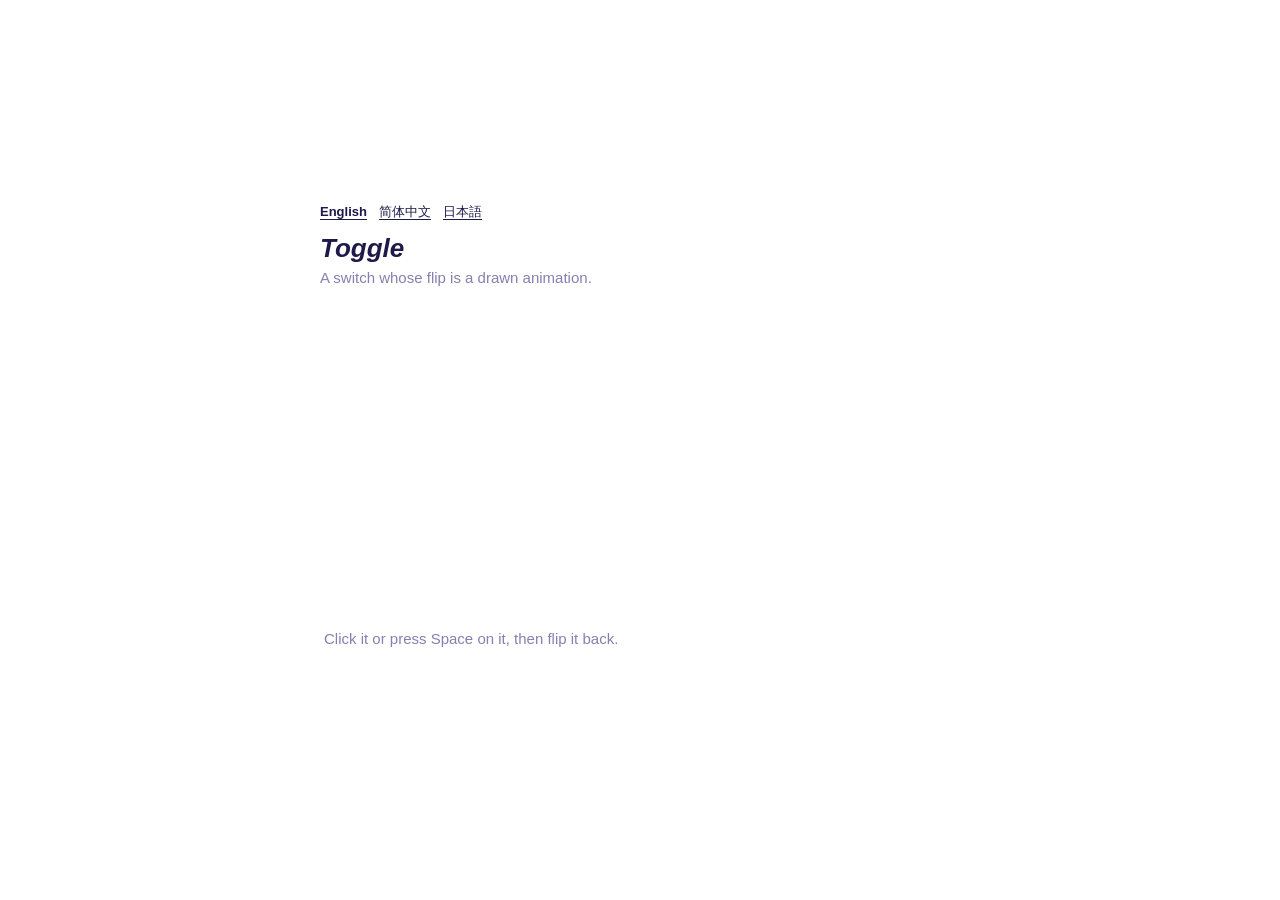
==== toggle/index.html @ 3995b55a "Publish the multilingual Sakuga VFX demos" ====
<!doctype html>
<html lang="en">
<head>
<meta charset="utf-8">
<meta name="viewport" content="width=device-width, initial-scale=1">
<title data-zh="Sakuga 开关" data-ja="Sakuga トグルスイッチ">Sakuga Toggle</title>
<script src="../i18n.js"></script>
<link rel="stylesheet" href="../i18n.css">
<style>
  :root { --page: #ffffff; --text: #1d1a4a; --mute: #8580b0; }
  html { overflow-x: clip; background: var(--page); }
  body { margin: 0; min-height: 100vh; display: grid; place-items: center; background: var(--page); color: var(--text); font: 15px/1.45 -apple-system, "Helvetica Neue", "Segoe UI", sans-serif; overflow-x: clip; }
  main { width: min(640px, 100vw - 32px); padding: 40px 0 60px; }
  h1 { margin: 0; font: italic 800 26px/1.1 "Avenir Next", "Nunito", -apple-system, "Segoe UI", sans-serif; }
  .sub { margin: 4px 0 0; color: var(--mute); }
  .stage { display: flex; flex-wrap: wrap; align-items: center; justify-content: center; gap: 24px; min-height: 260px; padding: 40px 0; }
  .hint, .said { margin: 0 4px; color: var(--mute); } .said { min-height: 1.45em; margin-top: 8px; font-size: 13px; }
  code { font-size: 13px; }
  .embed body { place-items: start center; min-height: 0; } .embed h1, .embed .sub, .embed .hint { display: none; } .embed main { padding: 0; }
</style>
</head>
<body>
<main>
  <nav data-language-switch></nav>
  <h1 data-zh="开关" data-ja="トグルスイッチ">Toggle</h1>
  <p class="sub" data-zh="拨动开关时会播放逐帧绘制的动画。" data-ja="切り替えると、コマごとに描かれたアニメーションが再生されます。">A switch whose flip is a drawn animation.</p>
  <div class="stage">
  <sakuga-toggle id="el" label="Notifications" data-i18n-label="notifications"></sakuga-toggle>
  </div>
  <p class="hint" data-zh="点击开关，或聚焦后按空格键；再操作一次切回原状态。" data-ja="クリックするか、フォーカスしてスペースキーを押してください。もう一度操作すると元に戻ります。">Click it or press Space on it, then flip it back.</p>
  <p class="said" aria-live="polite"></p>
</main>
<script>
const { t, localize } = sakugaSite;
localize();
const el = document.getElementById('el'), said = document.querySelector('.said');
el.addEventListener('change', () => { said.textContent = t(el.checked ? 'on' : 'off'); });
</script>
<script src="toggle.js"></script>
</body>
</html>
---- i18n.css ----
[data-language-switch] { display: flex; flex-wrap: wrap; gap: 4px 12px; font-size: 13px; }
main > [data-language-switch] { margin-bottom: 12px; }
[data-language-switch] a { color: inherit; text-underline-offset: .2em; }
[data-language-switch] [aria-current="page"] { font-weight: 800; }
.embed main > [data-language-switch] { display: none; }
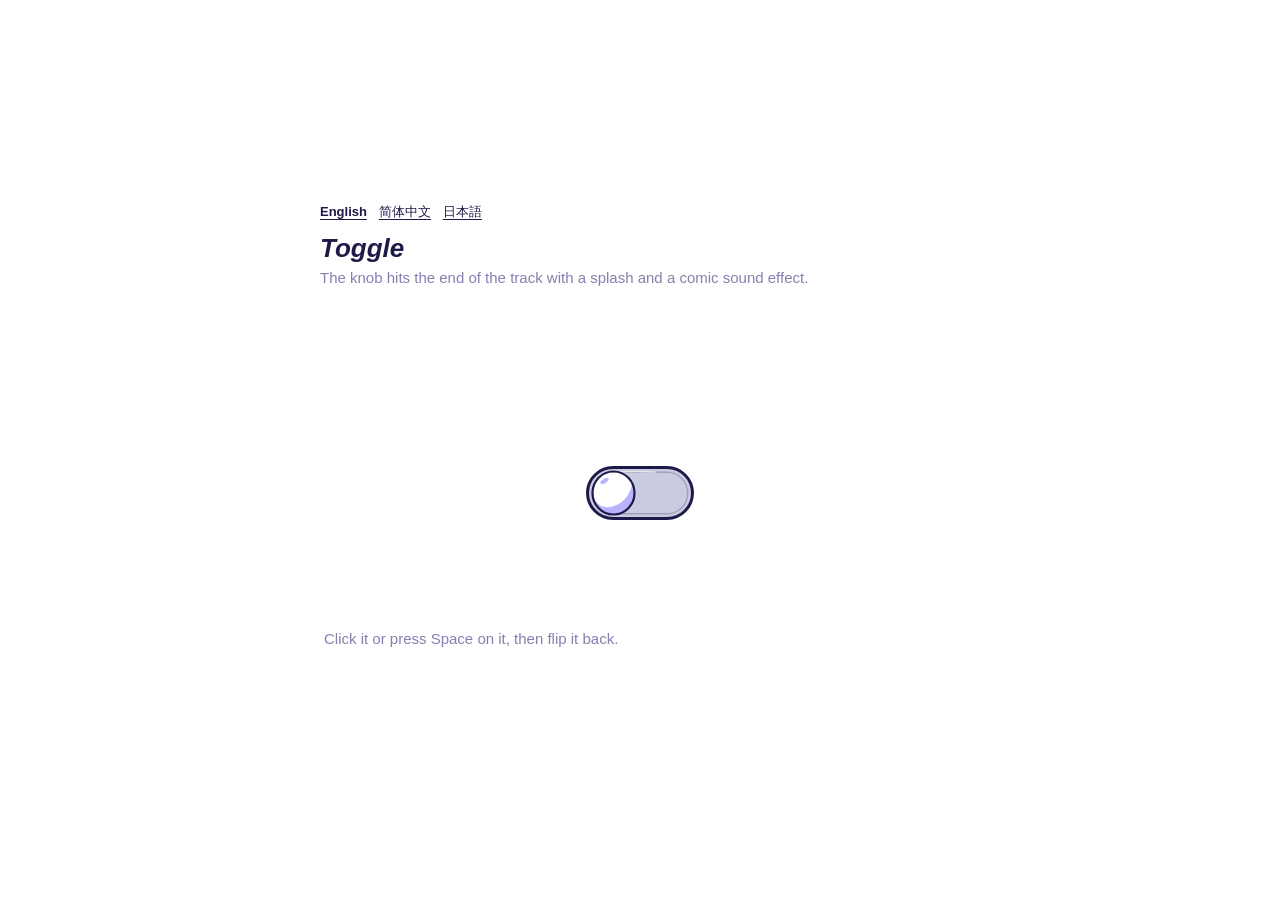
==== commit 39b159af: "Refactor build script to remove toggle frame handling - Updated the build script to eliminate the ha" ====
--- a/toggle/index.html
+++ b/toggle/index.html
@@ -23,7 +23,7 @@
 <main>
   <nav data-language-switch></nav>
   <h1 data-zh="开关" data-ja="トグルスイッチ">Toggle</h1>
-  <p class="sub" data-zh="拨动开关时会播放逐帧绘制的动画。" data-ja="切り替えると、コマごとに描かれたアニメーションが再生されます。">A switch whose flip is a drawn animation.</p>
+  <p class="sub" data-zh="拨钮撞到轨道两端时会回弹，溅起水花和漫画拟声字。" data-ja="つまみが端にぶつかって跳ね返ると、水しぶきと描き文字が飛び出します。">The knob hits the end of the track with a splash and a comic sound effect.</p>
   <div class="stage">
   <sakuga-toggle id="el" label="Notifications" data-i18n-label="notifications"></sakuga-toggle>
   </div>
